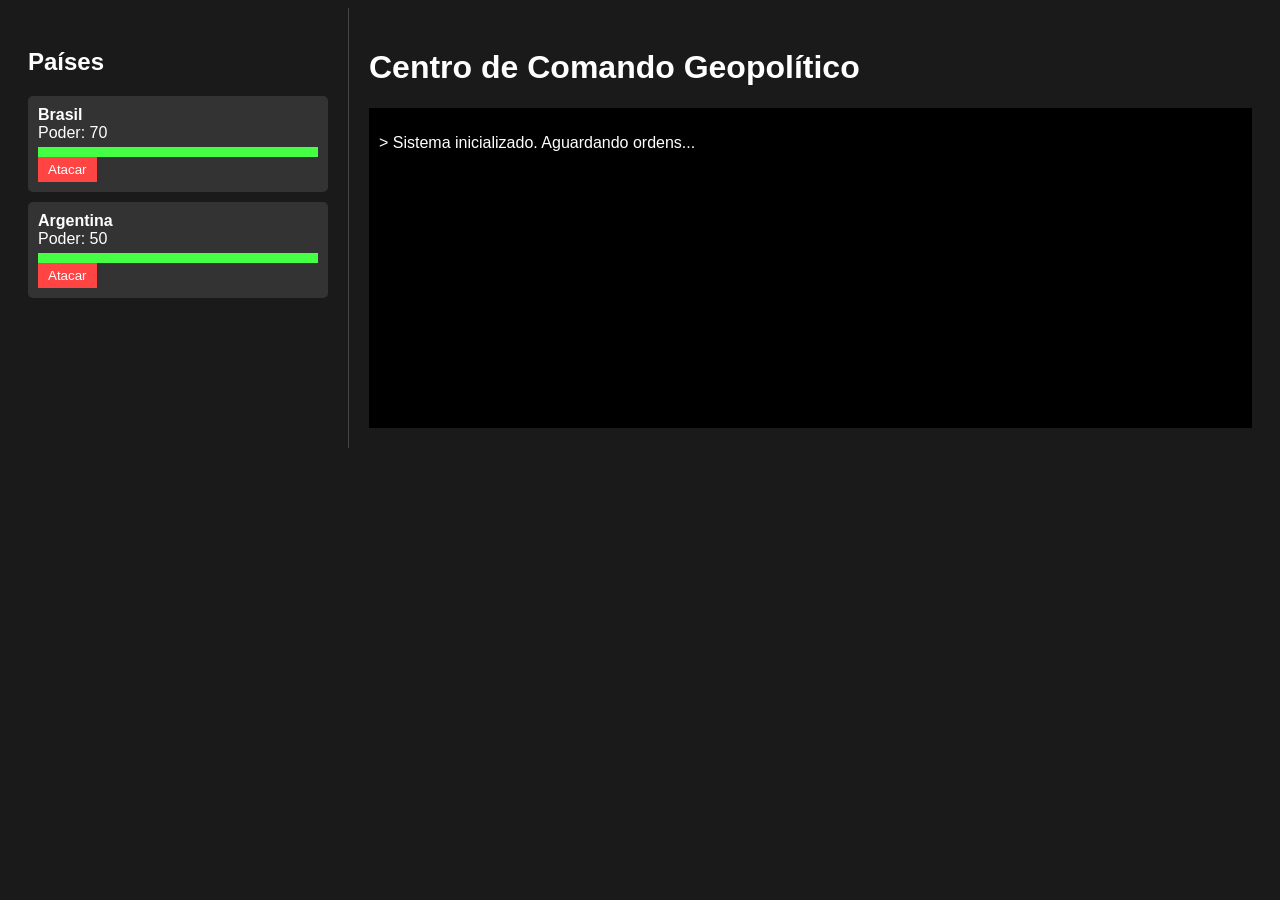
==== index.html @ cd3b9747 "feat: Adicionada interface web básica (MVP)" ====
<!DOCTYPE html>
<html lang="pt-br">
<head>
    <meta charset="UTF-8">
    <title>GeoHistoricalSim v0.1</title>
    <style>
        body { font-family: sans-serif; background: #1a1a1a; color: white; display: flex; }
        #sidebar { width: 300px; border-right: 1px solid #444; padding: 20px; }
        #main { flex-grow: 1; padding: 20px; }
        .pais-card { background: #333; padding: 10px; margin-bottom: 10px; border-radius: 5px; }
        .btn-atacar { background: #ff4444; color: white; border: none; padding: 5px 10px; cursor: pointer; }
        .estabilidade-bar { background: #555; height: 10px; width: 100%; margin-top: 5px; }
        .progresso { background: #44ff44; height: 100%; }
    </style>
</head>
<body>

    <div id="sidebar">
        <h2>Países</h2>
        <div id="lista-paises">
            </div>
    </div>

    <div id="main">
        <h1>Centro de Comando Geopolítico</h1>
        <div id="console" style="background: black; height: 300px; padding: 10px; overflow-y: scroll;">
            <p>> Sistema inicializado. Aguardando ordens...</p>
        </div>
    </div>

    <script>
        // Aqui conectaremos a lógica que já começamos a criar
        const paises = [
            { nome: "Brasil", poder: 70, estabilidade: 100 },
            { nome: "Argentina", poder: 50, estabilidade: 100 }
        ];

        function renderizar() {
            const lista = document.getElementById('lista-paises');
            lista.innerHTML = paises.map(p => `
                <div class="pais-card">
                    <strong>${p.nome}</strong><br>
                    Poder: ${p.poder}
                    <div class="estabilidade-bar"><div class="progresso" style="width: ${p.estabilidade}%"></div></div>
                    <button class="btn-atacar" onclick="atacar('${p.nome}')">Atacar</button>
                </div>
            `).join('');
        }

        function atacar(nome) {
            document.getElementById('console').innerHTML += `<p>> Ataque iniciado contra ${nome}...</p>`;
        }

        renderizar();
    </script>
</body>
</html>
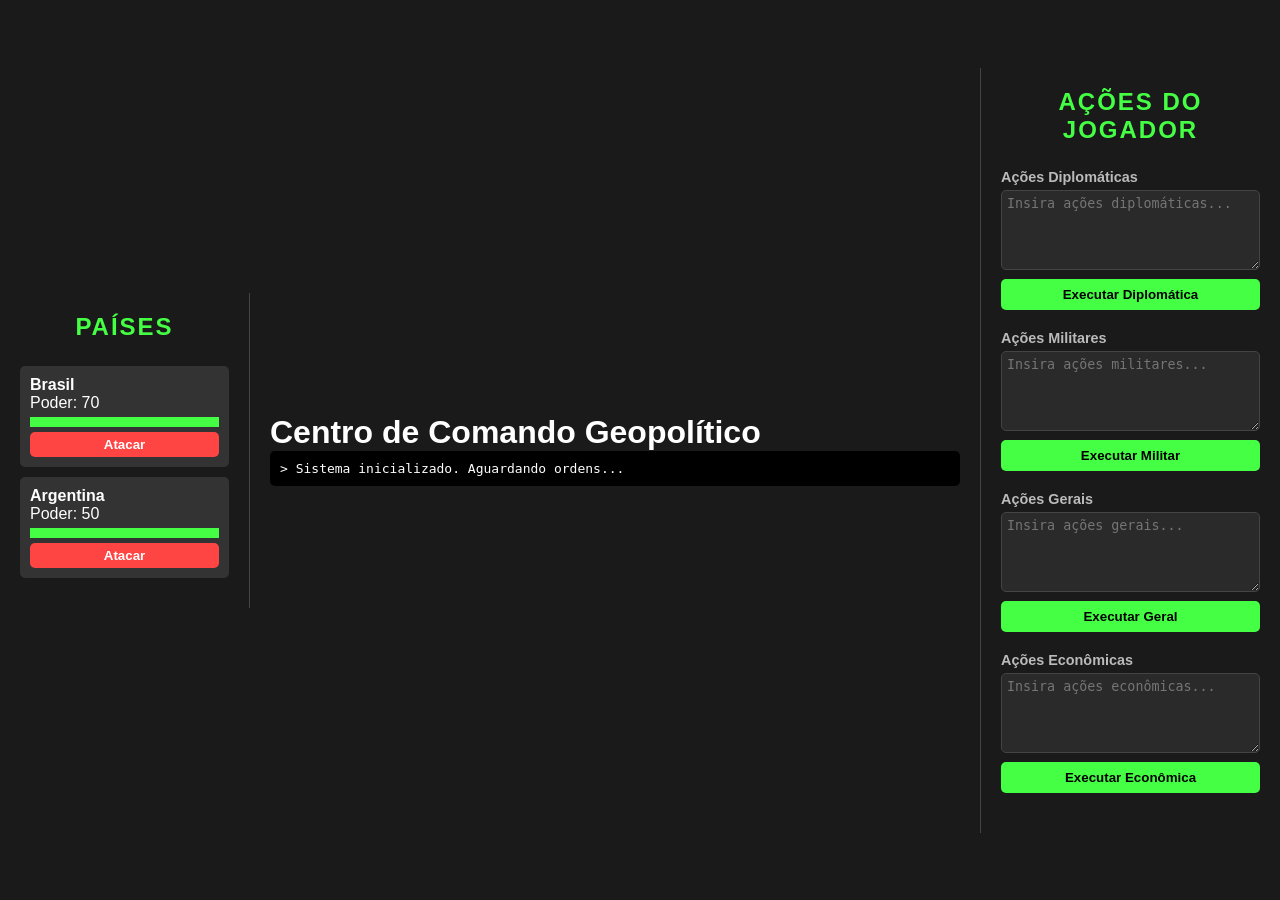
==== commit 1c65cd5d: "Adiciona interface nova a pagina principal." ====
--- a/index.html
+++ b/index.html
@@ -3,28 +3,44 @@
 <head>
     <meta charset="UTF-8">
     <title>GeoHistoricalSim v0.1</title>
-    <style>
-        body { font-family: sans-serif; background: #1a1a1a; color: white; display: flex; }
-        #sidebar { width: 300px; border-right: 1px solid #444; padding: 20px; }
-        #main { flex-grow: 1; padding: 20px; }
-        .pais-card { background: #333; padding: 10px; margin-bottom: 10px; border-radius: 5px; }
-        .btn-atacar { background: #ff4444; color: white; border: none; padding: 5px 10px; cursor: pointer; }
-        .estabilidade-bar { background: #555; height: 10px; width: 100%; margin-top: 5px; }
-        .progresso { background: #44ff44; height: 100%; }
-    </style>
+    <link rel="stylesheet" href="style.css">
 </head>
 <body>
 
     <div id="sidebar">
         <h2>Países</h2>
         <div id="lista-paises">
-            </div>
+        </div>
     </div>
 
     <div id="main">
         <h1>Centro de Comando Geopolítico</h1>
-        <div id="console" style="background: black; height: 300px; padding: 10px; overflow-y: scroll;">
+        <div id="console">
             <p>> Sistema inicializado. Aguardando ordens...</p>
+        </div>
+    </div>
+
+    <div id="actions-sidebar">
+        <h2>Ações do Jogador</h2>
+        <div class="action-group">
+            <label for="diplomatic">Ações Diplomáticas</label>
+            <textarea id="diplomatic" placeholder="Insira ações diplomáticas..."></textarea>
+            <button onclick="submitAction('diplomatic')">Executar Diplomática</button>
+        </div>
+        <div class="action-group">
+            <label for="military">Ações Militares</label>
+            <textarea id="military" placeholder="Insira ações militares..."></textarea>
+            <button onclick="submitAction('military')">Executar Militar</button>
+        </div>
+        <div class="action-group">
+            <label for="general">Ações Gerais</label>
+            <textarea id="general" placeholder="Insira ações gerais..."></textarea>
+            <button onclick="submitAction('general')">Executar Geral</button>
+        </div>
+        <div class="action-group">
+            <label for="economic">Ações Econômicas</label>
+            <textarea id="economic" placeholder="Insira ações econômicas..."></textarea>
+            <button onclick="submitAction('economic')">Executar Econômica</button>
         </div>
     </div>
 
@@ -51,6 +67,16 @@
             document.getElementById('console').innerHTML += `<p>> Ataque iniciado contra ${nome}...</p>`;
         }
 
+        function submitAction(type) {
+            const textarea = document.getElementById(type);
+            const action = textarea.value.trim();
+            if (action) {
+                document.getElementById('console').innerHTML += `<p>> Ação ${type} executada: ${action}</p>`;
+                // Aqui, integrar com o engine Python para gerar narração
+                textarea.value = ''; // Limpar após enviar
+            }
+        }
+
         renderizar();
     </script>
 </body>
--- a/style.css
+++ b/style.css
@@ -0,0 +1,235 @@
+/* Configurações Globais */
+:root {
+    --primary-color: #44ff44; /* Verde Militar/Digital */
+    --bg-dark: #0f0f0f;
+    --card-bg: #1e1e1e;
+    --input-bg: #2a2a2a;
+    --text-color: #ffffff;
+    --text-muted: #888888;
+    --border-color: #333333;
+}
+
+* {
+    box-sizing: border-box;
+    margin: 0;
+    padding: 0;
+}
+
+body {
+    font-family: 'Segoe UI', Tahoma, Geneva, Verdana, sans-serif;
+    background-color: var(--bg-dark);
+    color: var(--text-color);
+    display: flex;
+    justify-content: center;
+    align-items: center;
+    height: 100vh;
+}
+
+/* Container Principal */
+.container {
+    background: var(--card-bg);
+    padding: 40px;
+    border-radius: 10px;
+    box-shadow: 0 0 20px rgba(0,0,0,0.5);
+    width: 100%;
+    max-width: 400px;
+    border: 1px solid var(--border-color);
+}
+
+h2 {
+    text-align: center;
+    margin-bottom: 25px;
+    color: var(--primary-color);
+    text-transform: uppercase;
+    letter-spacing: 2px;
+}
+
+/* Formulários e Inputs */
+.input-group {
+    margin-bottom: 15px;
+}
+
+label {
+    display: block;
+    margin-bottom: 5px;
+    font-size: 0.9em;
+    color: #bbb;
+}
+
+input {
+    width: 100%;
+    padding: 12px;
+    background: var(--input-bg);
+    border: 1px solid #444;
+    color: white;
+    border-radius: 5px;
+    outline: none;
+    transition: border-color 0.3s;
+}
+
+input:focus {
+    border-color: var(--primary-color);
+}
+
+/* Botões */
+button {
+    width: 100%;
+    padding: 12px;
+    background: var(--primary-color);
+    border: none;
+    color: #000;
+    font-weight: bold;
+    border-radius: 5px;
+    cursor: pointer;
+    margin-top: 10px;
+    transition: 0.3s;
+}
+
+button:hover {
+    background: #33cc33;
+    transform: translateY(-2px);
+}
+
+/* Links de Troca */
+.toggle-link {
+    text-align: center;
+    margin-top: 20px;
+    font-size: 0.85em;
+    color: var(--text-muted);
+}
+
+.toggle-link a {
+    color: var(--primary-color);
+    text-decoration: none;
+    cursor: pointer;
+}
+
+.toggle-link a:hover {
+    text-decoration: underline;
+}
+
+.hidden {
+    display: none;
+}
+
+/* Toast Notifications */
+.toast {
+    position: fixed;
+    top: 20px;
+    right: 20px;
+    background-color: #333;
+    color: #fff;
+    padding: 10px 20px;
+    border-radius: 5px;
+    opacity: 0;
+    transition: opacity 0.3s;
+    z-index: 1000;
+}
+
+.toast.show {
+    opacity: 1;
+}
+
+/* Index Page Styles */
+body {
+    font-family: sans-serif;
+    background: #1a1a1a;
+    color: white;
+    display: flex;
+    height: 100vh;
+}
+
+#sidebar {
+    width: 250px;
+    border-right: 1px solid #444;
+    padding: 20px;
+    overflow-y: auto;
+}
+
+#main {
+    flex-grow: 1;
+    padding: 20px;
+    display: flex;
+    flex-direction: column;
+}
+
+#actions-sidebar {
+    width: 300px;
+    border-left: 1px solid #444;
+    padding: 20px;
+    overflow-y: auto;
+}
+
+.pais-card {
+    background: #333;
+    padding: 10px;
+    margin-bottom: 10px;
+    border-radius: 5px;
+}
+
+.btn-atacar {
+    background: #ff4444;
+    color: white;
+    border: none;
+    padding: 5px 10px;
+    cursor: pointer;
+    margin-top: 5px;
+}
+
+.estabilidade-bar {
+    background: #555;
+    height: 10px;
+    width: 100%;
+    margin-top: 5px;
+}
+
+.progresso {
+    background: #44ff44;
+    height: 100%;
+}
+
+#console {
+    background: black;
+    flex-grow: 1;
+    padding: 10px;
+    overflow-y: scroll;
+    border-radius: 5px;
+    font-family: monospace;
+}
+
+.action-group {
+    margin-bottom: 20px;
+}
+
+.action-group label {
+    display: block;
+    margin-bottom: 5px;
+    font-weight: bold;
+}
+
+.action-group textarea {
+    width: 100%;
+    height: 80px;
+    background: var(--input-bg);
+    border: 1px solid #444;
+    color: white;
+    border-radius: 5px;
+    padding: 5px;
+    resize: vertical;
+}
+
+.action-group button {
+    width: 100%;
+    padding: 8px;
+    background: var(--primary-color);
+    border: none;
+    color: #000;
+    font-weight: bold;
+    border-radius: 5px;
+    cursor: pointer;
+    margin-top: 5px;
+}
+
+.action-group button:hover {
+    background: #33cc33;
+}
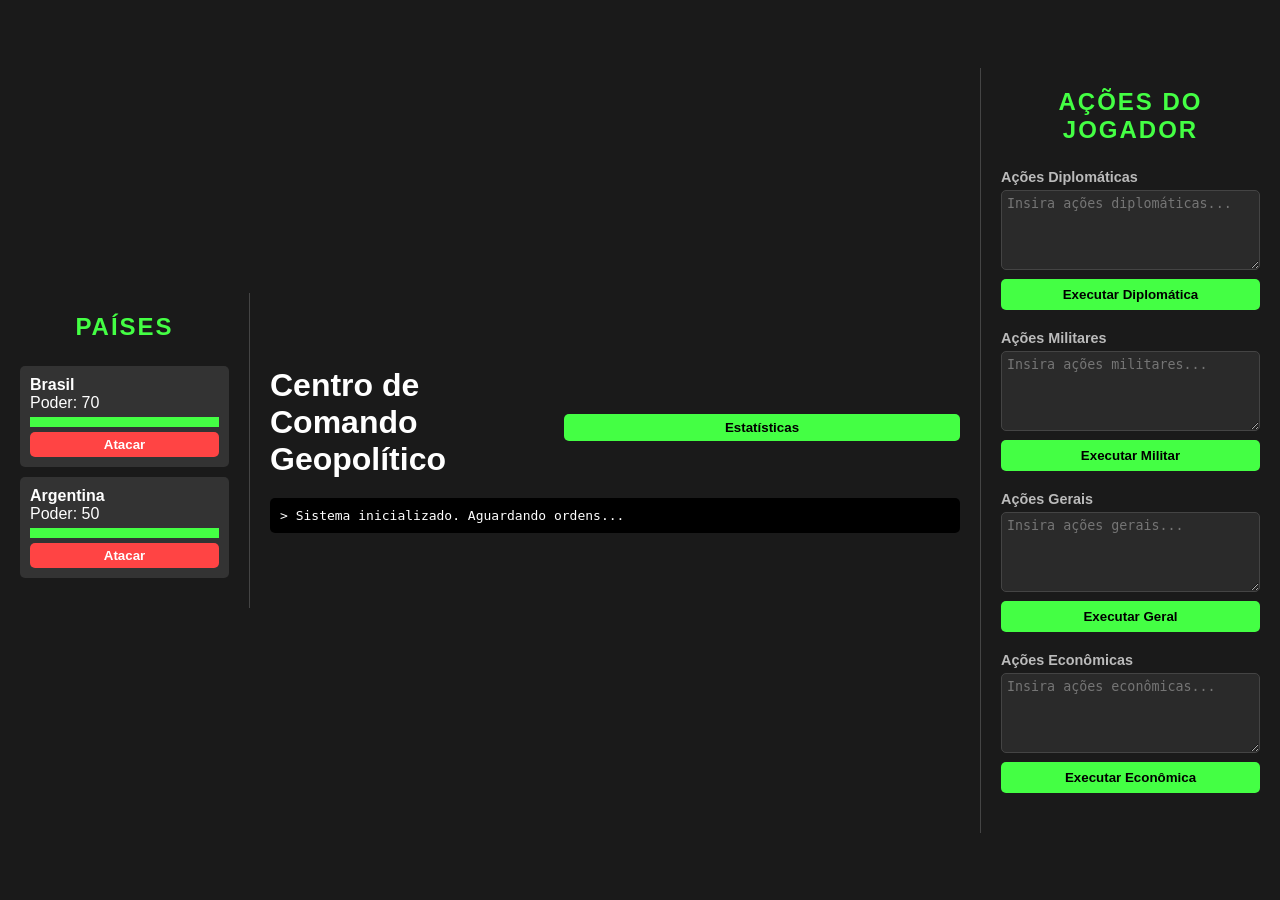
==== commit 2a788613: "Adiciona a página de estatisticas." ====
--- a/index.html
+++ b/index.html
@@ -11,10 +11,20 @@
         <h2>Países</h2>
         <div id="lista-paises">
         </div>
+        <div id="meu-pais" class="hidden">
+            <h3>Dados de: <span id="nome-meu-pais"></span></h3>
+            <p>Economia: <span id="eco-meu-pais"></span></p>
+            <p>Militar: <span id="mil-meu-pais"></span></p>
+            <p>Acordos: <span id="acordos-meu-pais"></span></p>
+            <button onclick="voltarLista()">Voltar à lista</button>
+        </div>
     </div>
 
     <div id="main">
-        <h1>Centro de Comando Geopolítico</h1>
+        <header id="main-header">
+            <h1>Centro de Comando Geopolítico</h1>
+            <button id="btn-meu-pais" onclick="goToStats()">Estatísticas</button>
+        </header>
         <div id="console">
             <p>> Sistema inicializado. Aguardando ordens...</p>
         </div>
@@ -47,8 +57,8 @@
     <script>
         // Aqui conectaremos a lógica que já começamos a criar
         const paises = [
-            { nome: "Brasil", poder: 70, estabilidade: 100 },
-            { nome: "Argentina", poder: 50, estabilidade: 100 }
+            { nome: "Brasil", poder: 70, estabilidade: 100, economia: "1.2T", acordos: ["ONU", "Mercosul"] },
+            { nome: "Argentina", poder: 50, estabilidade: 100, economia: "450B", acordos: ["Mercosul"] }
         ];
 
         function renderizar() {
@@ -67,6 +77,21 @@
             document.getElementById('console').innerHTML += `<p>> Ataque iniciado contra ${nome}...</p>`;
         }
 
+        // carregamento do país administrado (armazenado no login ou em outro fluxo)
+        let meuPais = null;
+        const saved = localStorage.getItem('meuPais');
+        if (saved) {
+            meuPais = paises.find(p => p.nome === saved);
+        }
+
+        function goToStats() {
+            if (!meuPais) {
+                alert('Nenhum país atribuído.');
+                return;
+            }
+            window.location.href = 'stats.html';
+        }
+
         function submitAction(type) {
             const textarea = document.getElementById(type);
             const action = textarea.value.trim();
--- a/style.css
+++ b/style.css
@@ -232,4 +232,63 @@
 
 .action-group button:hover {
     background: #33cc33;
+}
+#main-header {
+    display: flex;
+    align-items: center;
+    justify-content: flex-start; /* botão no canto esquerdo */
+    gap: 20px;
+    margin-bottom: 20px;
+}
+
+#main-header button {
+    padding: 6px 12px;
+    background: var(--primary-color);
+    border: none;
+    color: #000;
+    border-radius: 5px;
+    cursor: pointer;
+}
+
+#main-header button:hover {
+    background: #33cc33;
+}
+
+/* Estatísticas page */
+#stats-header {
+    display: flex;
+    align-items: center;
+    justify-content: space-between;
+    padding: 20px;
+}
+
+#stats-container {
+    display: flex;
+    flex-wrap: wrap;
+    gap: 20px;
+    padding: 20px;
+}
+
+.stat-box {
+    background: var(--card-bg);
+    border: 1px solid var(--border-color);
+    border-radius: 8px;
+    padding: 20px;
+    flex: 1 1 250px;
+    min-width: 200px;
+}
+
+.stat-box h2 {
+    margin-bottom: 10px;
+}
+/* Meu País panel */
+#meu-pais {
+    background: #222;
+    padding: 10px;
+    margin-top: 10px;
+    border-radius: 5px;
+}
+
+#meu-pais h3 {
+    margin-bottom: 10px;
 }
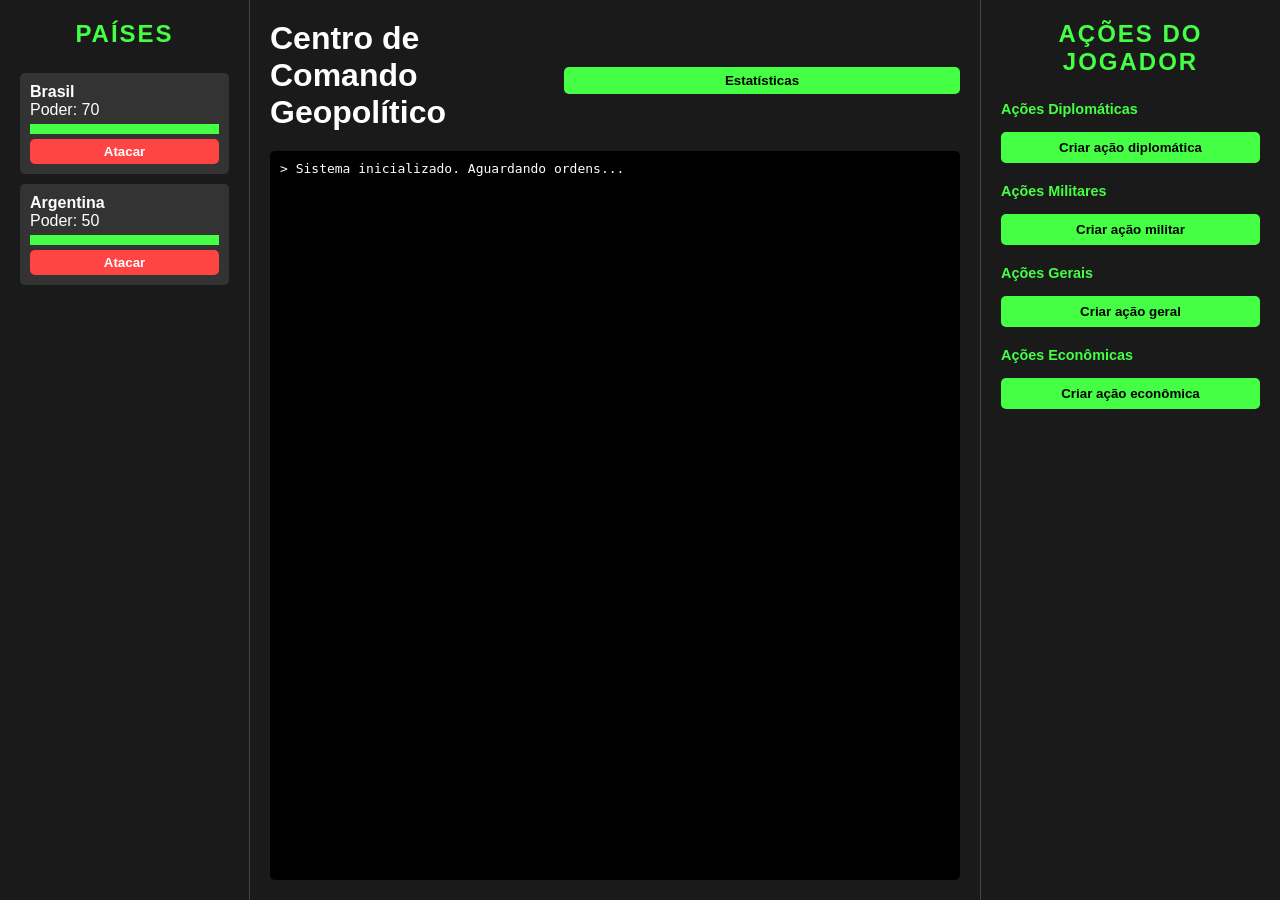
==== commit 6cfa03da: "Adiciona formulario para ações do jogador." ====
--- a/index.html
+++ b/index.html
@@ -32,25 +32,25 @@
 
     <div id="actions-sidebar">
         <h2>Ações do Jogador</h2>
+        
         <div class="action-group">
-            <label for="diplomatic">Ações Diplomáticas</label>
-            <textarea id="diplomatic" placeholder="Insira ações diplomáticas..."></textarea>
-            <button onclick="submitAction('diplomatic')">Executar Diplomática</button>
+            <label>Ações Diplomáticas</label>
+            <button onclick="abrirFormulario('diplomatic')">Criar ação diplomática</button>
         </div>
+
         <div class="action-group">
-            <label for="military">Ações Militares</label>
-            <textarea id="military" placeholder="Insira ações militares..."></textarea>
-            <button onclick="submitAction('military')">Executar Militar</button>
+            <label>Ações Militares</label>
+            <button onclick="abrirFormulario('military')">Criar ação militar</button>
         </div>
+
         <div class="action-group">
-            <label for="general">Ações Gerais</label>
-            <textarea id="general" placeholder="Insira ações gerais..."></textarea>
-            <button onclick="submitAction('general')">Executar Geral</button>
+            <label>Ações Gerais</label>
+            <button onclick="abrirFormulario('general')">Criar ação geral</button>
         </div>
+
         <div class="action-group">
-            <label for="economic">Ações Econômicas</label>
-            <textarea id="economic" placeholder="Insira ações econômicas..."></textarea>
-            <button onclick="submitAction('economic')">Executar Econômica</button>
+            <label>Ações Econômicas</label>
+            <button onclick="abrirFormulario('economic')">Criar ação econômica</button>
         </div>
     </div>
 
@@ -92,14 +92,8 @@
             window.location.href = 'stats.html';
         }
 
-        function submitAction(type) {
-            const textarea = document.getElementById(type);
-            const action = textarea.value.trim();
-            if (action) {
-                document.getElementById('console').innerHTML += `<p>> Ação ${type} executada: ${action}</p>`;
-                // Aqui, integrar com o engine Python para gerar narração
-                textarea.value = ''; // Limpar após enviar
-            }
+        function abrirFormulario(tipo) {
+            window.location.href = `action.html?type=${tipo}`;
         }
 
         renderizar();
--- a/style.css
+++ b/style.css
@@ -19,10 +19,17 @@
     font-family: 'Segoe UI', Tahoma, Geneva, Verdana, sans-serif;
     background-color: var(--bg-dark);
     color: var(--text-color);
+    margin: 0;
+    padding: 0;
+    width: 100vw;
+    height: 100vh;
+    overflow: hidden;
+}
+
+body.login-page {
     display: flex;
     justify-content: center;
     align-items: center;
-    height: 100vh;
 }
 
 /* Container Principal */
@@ -203,19 +210,50 @@
 
 .action-group label {
     display: block;
+    margin-bottom: 10px;
+    font-weight: bold;
+    color: var(--primary-color);
+}
+
+.action-form {
+    display: flex;
+    flex-direction: column;
+    gap: 10px;
+}
+
+.form-field {
+    display: flex;
+    flex-direction: column;
+}
+
+.form-field label {
     margin-bottom: 5px;
-    font-weight: bold;
-}
-
-.action-group textarea {
-    width: 100%;
-    height: 80px;
+    font-size: 0.85em;
+    color: #bbb;
+    font-weight: normal;
+}
+
+.form-field input,
+.form-field textarea {
+    width: 100%;
     background: var(--input-bg);
     border: 1px solid #444;
     color: white;
     border-radius: 5px;
-    padding: 5px;
+    padding: 6px;
+    font-family: inherit;
+    font-size: 0.9em;
     resize: vertical;
+}
+
+.form-field textarea {
+    height: 60px;
+}
+
+.form-field input:focus,
+.form-field textarea:focus {
+    outline: none;
+    border-color: var(--primary-color);
 }
 
 .action-group button {
@@ -276,10 +314,55 @@
     padding: 20px;
     flex: 1 1 250px;
     min-width: 200px;
+    max-height: 600px;
+    overflow-y: auto;
 }
 
 .stat-box h2 {
     margin-bottom: 10px;
+}
+
+#box-military {
+    flex: 1 1 100%;
+    min-width: 100%;
+}
+
+/* Military Cards */
+.military-card {
+    background: linear-gradient(135deg, #1e1e1e 0%, #252525 100%);
+    border-left: 4px solid var(--primary-color);
+    border-radius: 6px;
+    padding: 15px;
+    box-shadow: 0 2px 8px rgba(0, 0, 0, 0.3);
+}
+
+.military-card h3 {
+    margin: 0 0 12px 0;
+    color: var(--primary-color);
+    font-size: 1.1em;
+}
+
+.stat-row {
+    display: flex;
+    justify-content: space-between;
+    align-items: center;
+    padding: 8px 0;
+    border-bottom: 1px solid #333;
+    font-size: 0.9em;
+}
+
+.stat-row:last-child {
+    border-bottom: none;
+}
+
+.stat-row span:first-child {
+    color: #bbb;
+}
+
+.stat-value {
+    color: var(--primary-color);
+    font-weight: bold;
+    font-size: 1.05em;
 }
 /* Meu País panel */
 #meu-pais {
@@ -291,4 +374,254 @@
 
 #meu-pais h3 {
     margin-bottom: 10px;
+}
+
+/* Página de Ação */
+.action-page-container {
+    display: flex;
+    flex-direction: column;
+    width: 100vw;
+    height: 100vh;
+    background-color: var(--bg-dark);
+    color: var(--text-color);
+    overflow: hidden;
+}
+
+.action-page-header {
+    display: flex;
+    align-items: center;
+    gap: 20px;
+    padding: 15px 20px;
+    background: var(--card-bg);
+    border-bottom: 1px solid var(--border-color);
+    flex-shrink: 0;
+    height: auto;
+    position: relative;
+}
+
+.action-page-header h1 {
+    margin: 0;
+    color: var(--primary-color);
+    flex-grow: 1;
+}
+
+.btn-voltar {
+    padding: 4px 8px;
+    background: #555;
+    border: none;
+    color: white;
+    border-radius: 5px;
+    cursor: pointer;
+    font-size: 0.75em;
+    transition: background 0.3s;
+    position: fixed;
+    top: 10px;
+    left: 10px;
+    z-index: 100;
+}
+
+.btn-voltar:hover {
+    background: #666;
+}
+
+.action-page-content {
+    flex-grow: 1;
+    padding: 0;
+    display: flex;
+    justify-content: space-between;
+    align-items: stretch;
+    overflow: hidden;
+    gap: 0;
+    width: 100%;
+    height: 100%;
+}
+
+.action-form-container {
+    flex: 0 0 50%;
+    width: 50%;
+    height: 100%;
+    overflow-y: auto;
+    padding: 20px;
+    background-color: var(--bg-dark);
+    border-right: 1px solid var(--border-color);
+}
+
+.action-page-form {
+    background: var(--card-bg);
+    padding: 30px;
+    border-radius: 10px;
+    border: 1px solid var(--border-color);
+    width: 100%;
+    display: flex;
+    flex-direction: column;
+    gap: 15px;
+}
+
+.action-page-form .form-field label {
+    color: #bbb;
+}
+
+.action-page-form .form-field input,
+.action-page-form .form-field textarea {
+    background: var(--input-bg);
+    border: 1px solid #444;
+    color: white;
+    border-radius: 5px;
+    padding: 10px;
+    font-family: inherit;
+    font-size: 0.95em;
+}
+
+.action-page-form .form-field textarea {
+    min-height: 100px;
+    resize: vertical;
+}
+
+.action-page-form .form-field input:focus,
+.action-page-form .form-field textarea:focus {
+    outline: none;
+    border-color: var(--primary-color);
+    box-shadow: 0 0 5px rgba(68, 255, 68, 0.3);
+}
+
+.form-actions {
+    display: flex;
+    gap: 10px;
+    margin-top: 10px;
+}
+
+.form-actions button {
+    flex: 1;
+    padding: 12px;
+    border: none;
+    border-radius: 5px;
+    cursor: pointer;
+    font-weight: bold;
+    transition: 0.3s;
+}
+
+.btn-submit {
+    background: var(--primary-color);
+    color: #000;
+}
+
+.btn-submit:hover {
+    background: #33cc33;
+    transform: translateY(-2px);
+}
+
+.btn-cancel {
+    background: #555;
+    color: white;
+}
+
+.btn-cancel:hover {
+    background: #666;
+}
+
+/* Documento Oficial */
+.document-container {
+    flex: 0 0 50%;
+    width: 50%;
+    height: 100%;
+    display: flex;
+    justify-content: center;
+    align-items: center;
+    overflow: hidden;
+    padding: 20px;
+    background-color: var(--bg-dark);
+    background: linear-gradient(135deg, #0f0f0f 0%, #1a1a1a 100%);
+}
+
+.document-paper {
+    background: #f5f5f5;
+    color: #000;
+    padding: 41px 29px 50px 50px;
+    width: 350px;
+    height: 495px;
+    max-width: 100%;
+    box-shadow: 0 10px 40px rgba(0, 0, 0, 0.7), 0 0 0 1px rgba(0, 0, 0, 0.1);
+    border-radius: 2px;
+    font-family: 'Times New Roman', serif;
+    line-height: 1.5;
+    position: relative;
+    box-sizing: border-box;
+    display: flex;
+    flex-direction: column;
+    overflow: hidden;
+}
+
+.document-title {
+    text-align: center;
+    margin: 0 0 24px 0;
+    font-size: 0.85em;
+    font-weight: bold;
+    color: #000;
+    text-transform: uppercase;
+    letter-spacing: 0.2px;
+}
+
+.document-content {
+    flex: 1;
+    font-size: 0.65em;
+    color: #222;
+    margin: 0 0 5px 0;
+    text-align: justify;
+    word-wrap: break-word;
+    overflow-y: auto;
+    padding-right: 2px;
+}
+
+.document-content::-webkit-scrollbar {
+    width: 2px;
+}
+
+.document-content::-webkit-scrollbar-track {
+    background: #e8e8e8;
+}
+
+.document-content::-webkit-scrollbar-thumb {
+    background: #999;
+    border-radius: 1px;
+}
+
+.document-financial {
+    text-align: right;
+    margin: 3px 0;
+    font-size: 0.62em;
+    color: #000;
+    padding: 2px 0;
+    border-top: 1px solid #ddd;
+}
+
+.document-financial p {
+    margin: 0;
+}
+
+.document-bottom {
+    font-size: 0.6em;
+    color: #666;
+    text-align: center;
+    margin-top: auto;
+    padding-top: 4px;
+    border-top: 1px solid #ddd;
+}
+
+.document-nations {
+    margin: 0 0 1px 0;
+}
+
+.document-signature {
+    margin: 1px 0;
+}
+
+.document-stamp {
+    margin: 2px 0 0 0;
+    color: #999;
+    line-height: 1;
+}
+
+.signature-label {
+    display: block;
+    font-size: 0.75em;
 }
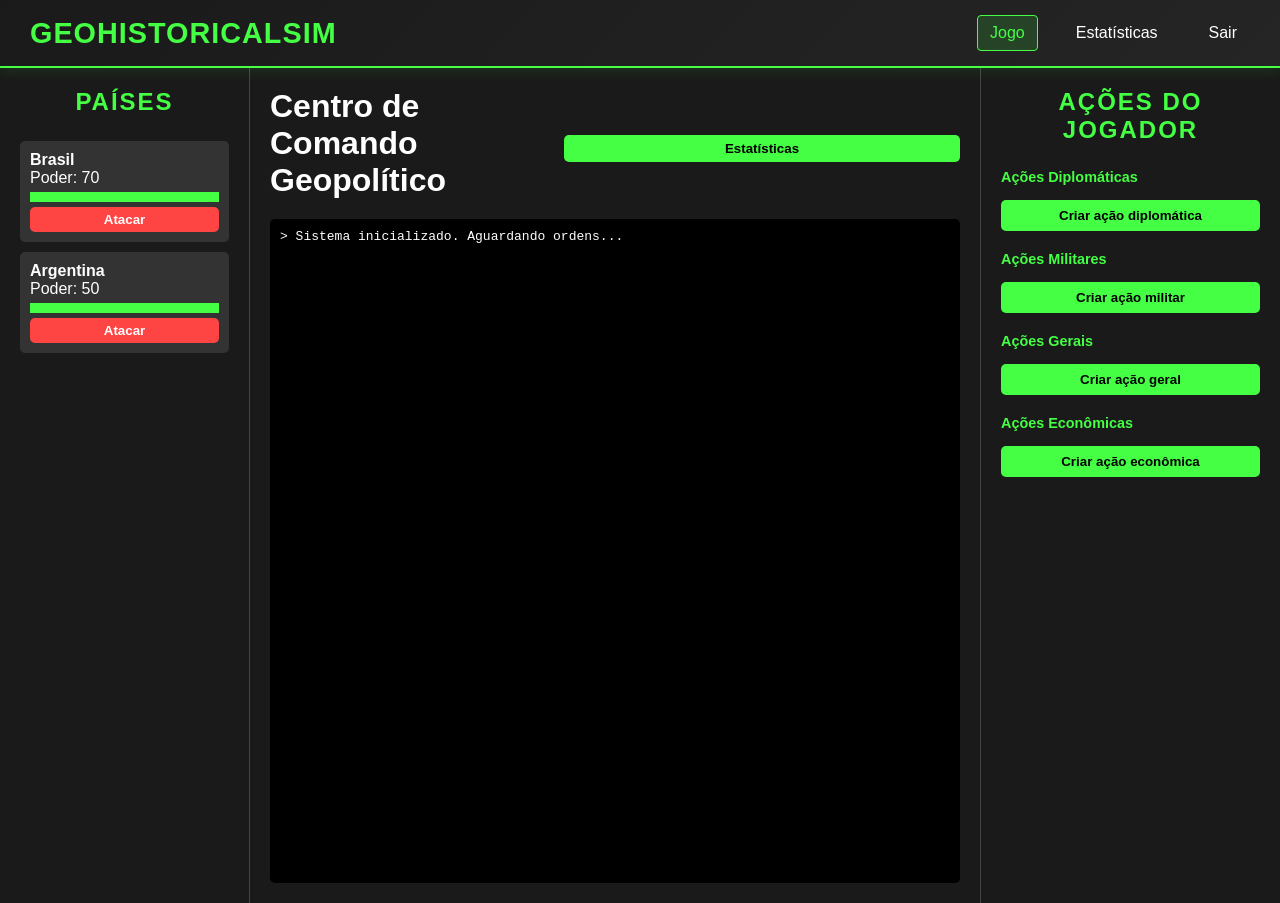
==== commit 417a8870: "Adiciona cabeçalho a todas as paginas." ====
--- a/index.html
+++ b/index.html
@@ -6,7 +6,18 @@
     <link rel="stylesheet" href="style.css">
 </head>
 <body>
+    <nav class="site-header">
+        <div class="header-content">
+            <h1 class="site-title">GeoHistoricalSim</h1>
+            <div class="header-nav">
+                <a href="index.html" class="nav-link active">Jogo</a>
+                <a href="stats.html" class="nav-link">Estatísticas</a>
+                <a href="login.html" class="nav-link">Sair</a>
+            </div>
+        </div>
+    </nav>
 
+    <div id="main-content">
     <div id="sidebar">
         <h2>Países</h2>
         <div id="lista-paises">
@@ -98,5 +109,6 @@
 
         renderizar();
     </script>
+    </div>
 </body>
 </html>
--- a/style.css
+++ b/style.css
@@ -22,14 +22,18 @@
     margin: 0;
     padding: 0;
     width: 100vw;
-    height: 100vh;
-    overflow: hidden;
+    min-height: 100vh;
+    overflow-x: hidden;
 }
 
 body.login-page {
     display: flex;
+    flex-direction: column;
     justify-content: center;
     align-items: center;
+    height: auto;
+    min-height: 100vh;
+    padding: 20px;
 }
 
 /* Container Principal */
@@ -142,8 +146,11 @@
     font-family: sans-serif;
     background: #1a1a1a;
     color: white;
-    display: flex;
-    height: 100vh;
+}
+
+#main-content {
+    display: flex;
+    height: calc(100vh - 65px);
 }
 
 #sidebar {
@@ -292,12 +299,9 @@
     background: #33cc33;
 }
 
-/* Estatísticas page */
 #stats-header {
-    display: flex;
-    align-items: center;
-    justify-content: space-between;
-    padding: 20px;
+    display: none;
+}
 }
 
 #stats-container {
@@ -305,6 +309,7 @@
     flex-wrap: wrap;
     gap: 20px;
     padding: 20px;
+    min-height: calc(100vh - 65px);
 }
 
 .stat-box {
@@ -381,22 +386,14 @@
     display: flex;
     flex-direction: column;
     width: 100vw;
-    height: 100vh;
+    height: calc(100vh - 65px);
     background-color: var(--bg-dark);
     color: var(--text-color);
     overflow: hidden;
 }
 
 .action-page-header {
-    display: flex;
-    align-items: center;
-    gap: 20px;
-    padding: 15px 20px;
-    background: var(--card-bg);
-    border-bottom: 1px solid var(--border-color);
-    flex-shrink: 0;
-    height: auto;
-    position: relative;
+    display: none;
 }
 
 .action-page-header h1 {
@@ -598,6 +595,62 @@
     margin: 0;
 }
 
+/* Site Header */
+.site-header {
+    background: linear-gradient(135deg, #1a1a1a 0%, #252525 100%);
+    border-bottom: 2px solid var(--primary-color);
+    padding: 0;
+    position: sticky;
+    top: 0;
+    z-index: 1000;
+    box-shadow: 0 4px 12px rgba(68, 255, 68, 0.1);
+}
+
+.header-content {
+    display: flex;
+    justify-content: space-between;
+    align-items: center;
+    padding: 15px 30px;
+    max-width: 100%;
+}
+
+.site-title {
+    font-size: 1.8em;
+    font-weight: bold;
+    color: var(--primary-color);
+    margin: 0;
+    letter-spacing: 1px;
+    text-transform: uppercase;
+}
+
+.header-nav {
+    display: flex;
+    gap: 25px;
+    align-items: center;
+}
+
+.nav-link {
+    color: var(--text-color);
+    text-decoration: none;
+    font-weight: 500;
+    padding: 8px 12px;
+    border-radius: 4px;
+    transition: all 0.3s ease;
+    border: 1px solid transparent;
+}
+
+.nav-link:hover {
+    color: var(--primary-color);
+    border-color: var(--primary-color);
+    background: rgba(68, 255, 68, 0.1);
+}
+
+.nav-link.active {
+    color: var(--primary-color);
+    border-color: var(--primary-color);
+    background: rgba(68, 255, 68, 0.15);
+}
+
 .document-bottom {
     font-size: 0.6em;
     color: #666;
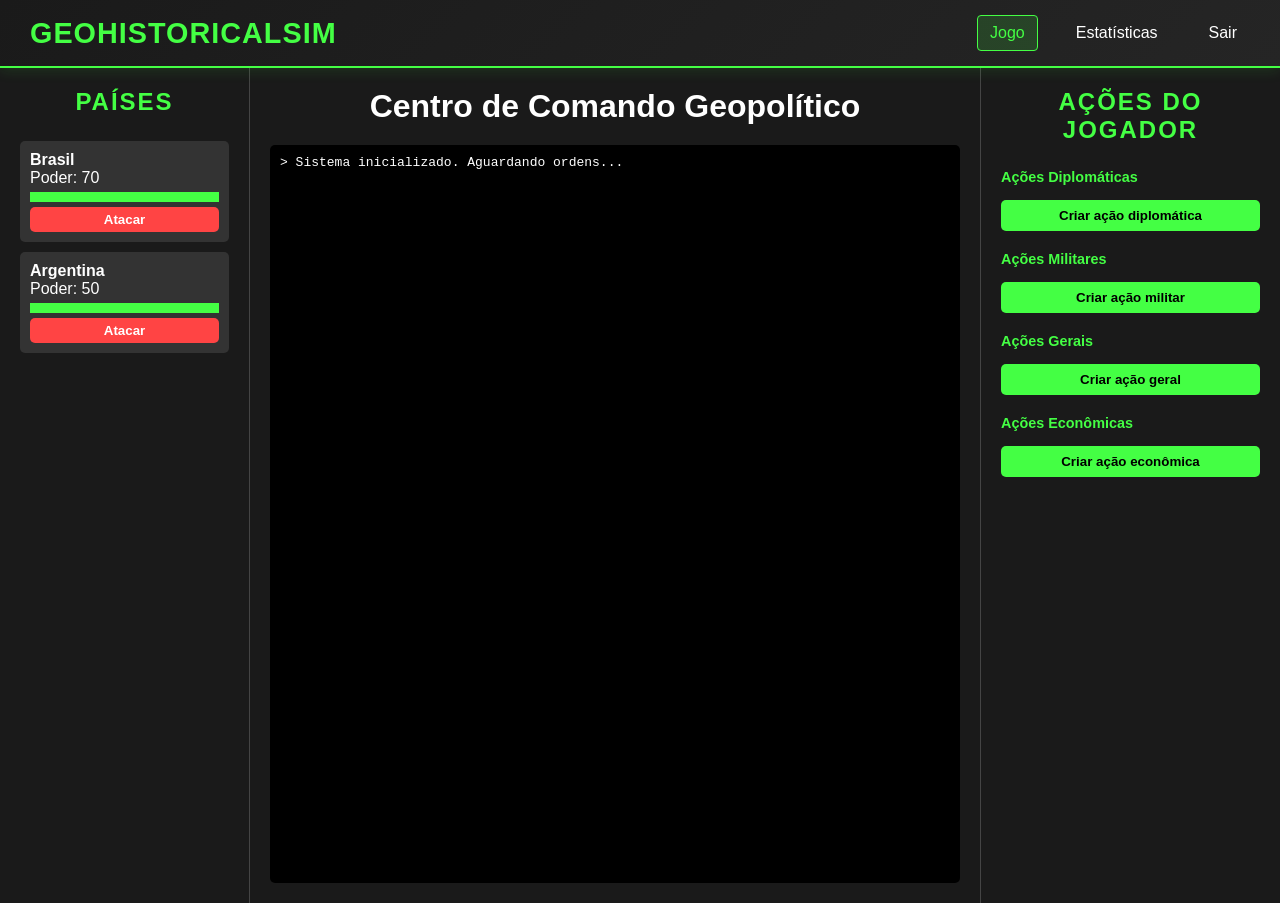
==== commit dc2f4f2b: "Remove o botão de estatísticas criado anteriormente e centraliza o nome da aba." ====
--- a/index.html
+++ b/index.html
@@ -34,7 +34,6 @@
     <div id="main">
         <header id="main-header">
             <h1>Centro de Comando Geopolítico</h1>
-            <button id="btn-meu-pais" onclick="goToStats()">Estatísticas</button>
         </header>
         <div id="console">
             <p>> Sistema inicializado. Aguardando ordens...</p>
--- a/style.css
+++ b/style.css
@@ -281,7 +281,7 @@
 #main-header {
     display: flex;
     align-items: center;
-    justify-content: flex-start; /* botão no canto esquerdo */
+    justify-content: center;
     gap: 20px;
     margin-bottom: 20px;
 }
@@ -302,7 +302,7 @@
 #stats-header {
     display: none;
 }
-}
+
 
 #stats-container {
     display: flex;
